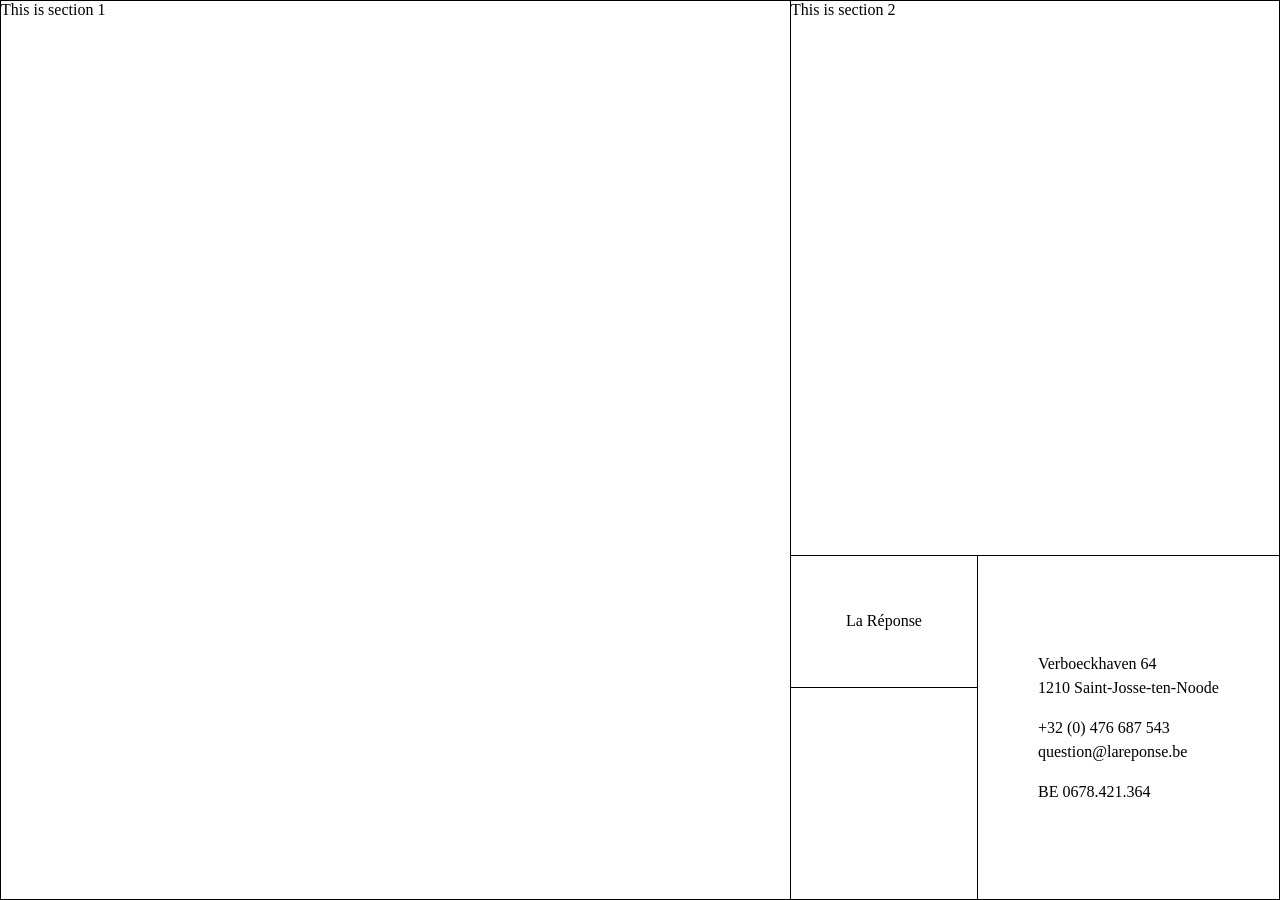
==== index.html @ d99cfbb4 "intial prototype, desktop only" ====
<!DOCTYPE html>
<html lang="en">

<head>
    <meta charset="UTF-8">
    <title>La Réponse</title>
    <link rel="stylesheet" href="lareponse.css">
    <meta name="viewport" content="width=device-width, initial-scale=1.0">
    <meta name="description" content="La Réponse offers tailored solutions in a digital world often reduced to one-size-fits-all answers. We integrate seamlessly into your existing systems, balancing the comfort of established habits with transformative change, all while respecting the human complexity behind each project. Choose La Réponse as your catalyst for meaningful, ethical innovation.">
    <meta name="author" content="Sammy Dieleman">
    <meta property="og:title" content="La Réponse">
    <meta property="og:description" content="La Réponse offers tailored solutions in a digital world often reduced to one-size-fits-all answers. We integrate seamlessly into your existing systems, balancing the comfort of established habits with transformative change, all while respecting the human complexity behind each project. Choose La Réponse as your catalyst for meaningful, ethical innovation.">
    <meta property="og:image" content="https://avatars.githubusercontent.com/u/20891495?s=400&u=5c8ce41de45942bbb00f83fdfaa8f48f0227db59&v=4">
    <meta property="og:url" content="https://lareponse.be">
    <meta property="og:type" content="website">
</head>

<body>
    <div class="container">
        <div class="section" id="section1">This is section 1</div>
        <div class="section" id="section2">This is section 2</div>
        <div class="section" id="section3">
            <address>
                <span>Verboeckhaven 64</span>
                <span class="spaced">1210 Saint-Josse-ten-Noode</span>
                <span>+32 (0) 476 687 543</span>
                <span class="spaced">question@lareponse.be</span>
                <span>BE 0678.421.364</span>
            </address>
        </div>
        <div class="section" id="section4">
        </div>
        <div class="section" id="section5">La Réponse</div>
    </div>
    <script src="goldenratio.js"></script>
</body>

</html>
---- lareponse.css ----
* {
  margin: 0;
  padding: 0
}

.section {
  position: absolute;
  border: 1px solid black
}

#section4 {
  background-image: url('https://avatars.githubusercontent.com/u/20891495?s=400&u=5c8ce41de45942bbb00f83fdfaa8f48f0227db59&v=4');
  background-position: center center;
  background-repeat: no-repeat;
}

#section5 {
  display: grid;
  place-items: center;
  height: 100%;
  /* or any specific height */
}

#section1 {
  left: 0px;
  top: 0px;
}

img {
  max-width: 100%;
  height: 100%;
}

#section3 {
  display: grid;
  place-items: center;
  height: 100%;
  /* or any specific height */
}

address {
  font-style: normal;
  margin: 0 auto;
}

address span {
  display: block;
  line-height: 1.5em;
}

address span.spaced {
  margin-bottom: 1em;
}
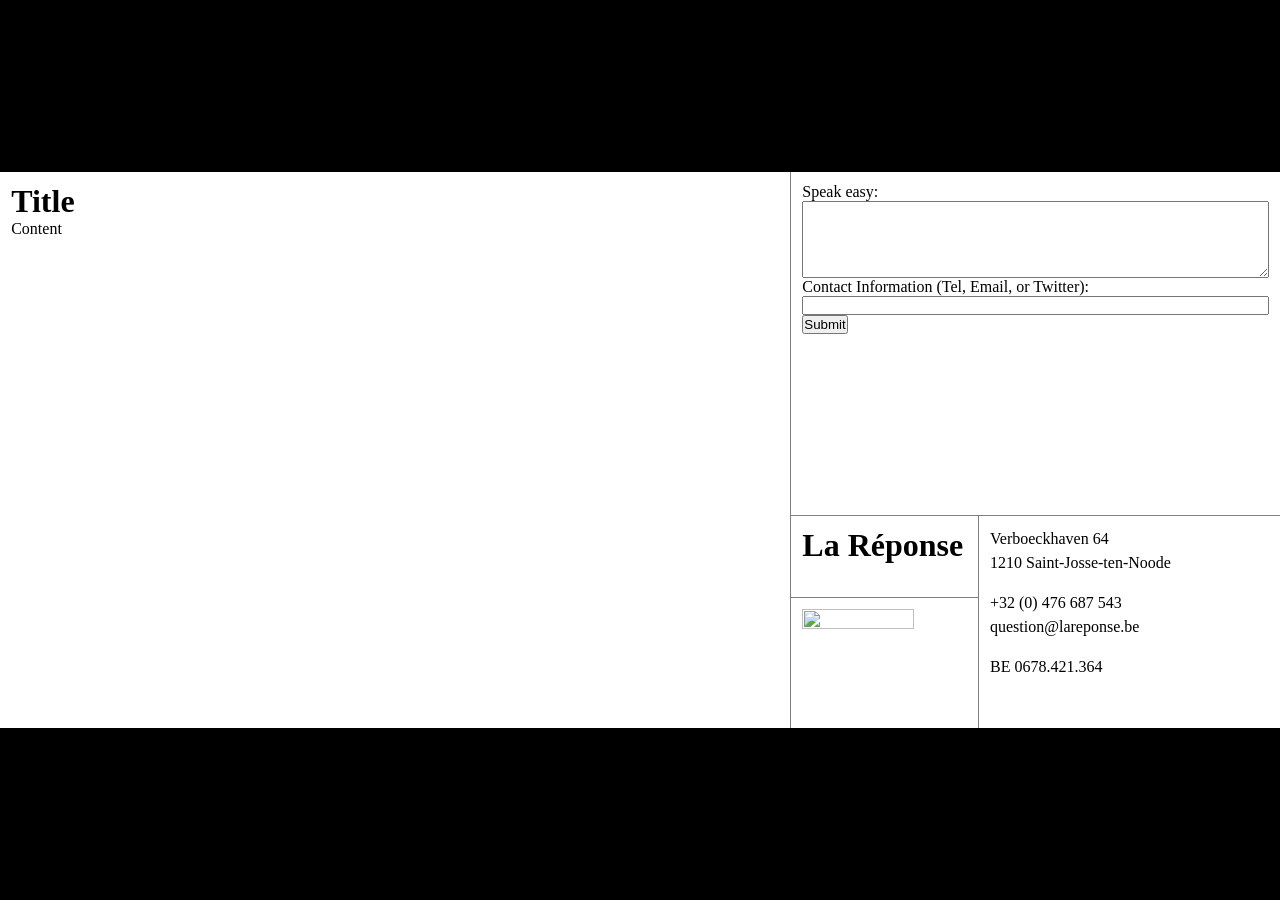
==== commit 39d9f120: "add initial HTML, CSS, and JavaScript files for La Réponse project" ====
--- a/index.html
+++ b/index.html
@@ -6,33 +6,82 @@
     <title>La Réponse</title>
     <link rel="stylesheet" href="lareponse.css">
     <meta name="viewport" content="width=device-width, initial-scale=1.0">
-    <meta name="description" content="La Réponse offers tailored solutions in a digital world often reduced to one-size-fits-all answers. We integrate seamlessly into your existing systems, balancing the comfort of established habits with transformative change, all while respecting the human complexity behind each project. Choose La Réponse as your catalyst for meaningful, ethical innovation.">
+    <meta name="description"
+        content="La Réponse offers tailored solutions in a digital world often reduced to one-size-fits-all answers. We integrate seamlessly into your existing systems, balancing the comfort of established habits with transformative change, all while respecting the human complexity behind each project. Choose La Réponse as your catalyst for meaningful, ethical innovation.">
     <meta name="author" content="Sammy Dieleman">
     <meta property="og:title" content="La Réponse">
-    <meta property="og:description" content="La Réponse offers tailored solutions in a digital world often reduced to one-size-fits-all answers. We integrate seamlessly into your existing systems, balancing the comfort of established habits with transformative change, all while respecting the human complexity behind each project. Choose La Réponse as your catalyst for meaningful, ethical innovation.">
-    <meta property="og:image" content="https://avatars.githubusercontent.com/u/20891495?s=400&u=5c8ce41de45942bbb00f83fdfaa8f48f0227db59&v=4">
+    <meta property="og:description"
+        content="La Réponse offers tailored solutions in a digital world often reduced to one-size-fits-all answers. We integrate seamlessly into your existing systems, balancing the comfort of established habits with transformative change, all while respecting the human complexity behind each project. Choose La Réponse as your catalyst for meaningful, ethical innovation.">
+    <meta property="og:image"
+        content="https://avatars.githubusercontent.com/u/20891495?s=400&u=5c8ce41de45942bbb00f83fdfaa8f48f0227db59&v=4">
     <meta property="og:url" content="https://lareponse.be">
     <meta property="og:type" content="website">
 </head>
 
 <body>
+
     <div class="container">
-        <div class="section" id="section1">This is section 1</div>
-        <div class="section" id="section2">This is section 2</div>
-        <div class="section" id="section3">
-            <address>
-                <span>Verboeckhaven 64</span>
-                <span class="spaced">1210 Saint-Josse-ten-Noode</span>
-                <span>+32 (0) 476 687 543</span>
-                <span class="spaced">question@lareponse.be</span>
-                <span>BE 0678.421.364</span>
-            </address>
+        <main class="cell" id="golden-1">
+            <h1>Title</h1>
+            <p>Content</p>
+        </main>
+
+        <form action="#" method="post">
+            <label for="content">Speak easy:</label>
+            <textarea id="content" name="content" rows="5" required></textarea>
+
+            <label for="contactInfo">Contact Information (Tel, Email, or Twitter):</label>
+            <input type="text" id="contactInfo" name="contactInfo" required>
+
+            <button type="submit">Submit</button>
+        </form>
+
+        <h1>La Réponse</h1>
+
+        <address>
+            <span>Verboeckhaven 64</span>
+            <span class="spaced">1210 Saint-Josse-ten-Noode</span>
+            <span>+32 (0) 476 687 543</span>
+            <span class="spaced">question@lareponse.be</span>
+            <span>BE 0678.421.364</span>
+        </address>
+        <div class="cell" id="golden-5">
+            <img
+                src="https://avatars.githubusercontent.com/u/20891495?s=400&u=5c8ce41de45942bbb00f83fdfaa8f48f0227db59&v=4" />
         </div>
-        <div class="section" id="section4">
-        </div>
-        <div class="section" id="section5">La Réponse</div>
     </div>
-    <script src="goldenratio.js"></script>
+
+    <script>
+
+        function isPortrait() {
+            return window.innerWidth < window.innerHeight;
+        }
+        function switchToPortrait() {
+            document.body.classList.remove('landscape');
+            document.body.classList.add('portrait');
+        }
+        function switchToLandscape() {
+            document.body.classList.remove('portrait');
+            document.body.classList.add('landscape');
+        }
+
+        document.addEventListener('DOMContentLoaded', (e) => {
+            if(isPortrait()) {
+                switchToPortrait();
+            } else {
+                switchToLandscape();
+            }
+        });
+
+        window.addEventListener('resize', (e) => {
+            if(isPortrait()) {
+                switchToPortrait();
+            } else {
+                switchToLandscape();
+            }
+        });
+        
+    </script>
 </body>
 
 </html>
--- a/lareponse.css
+++ b/lareponse.css
@@ -1,53 +1,102 @@
 * {
-  margin: 0;
-  padding: 0
+    margin: 0;
+    padding: 0;
+    box-sizing: border-box;
 }
 
-.section {
-  position: absolute;
-  border: 1px solid black
+body {
+    height: 100vh;
+    background: black;
+    display: flex;
 }
 
-#section4 {
-  background-image: url('https://avatars.githubusercontent.com/u/20891495?s=400&u=5c8ce41de45942bbb00f83fdfaa8f48f0227db59&v=4');
-  background-position: center center;
-  background-repeat: no-repeat;
+body.landscape {
+    flex-direction: column;
+    justify-content: center;
+}
+body.portrait {
+    flex-direction: row;
+    justify-content: center;
 }
 
-#section5 {
-  display: grid;
-  place-items: center;
-  height: 100%;
-  /* or any specific height */
+.container {
+    background: white;
 }
 
-#section1 {
-  left: 0px;
-  top: 0px;
+.container>* {
+    width: 100%;
+    height: 100%;
+
+    padding: 0.7rem;
 }
 
-img {
-  max-width: 100%;
-  height: 100%;
+.container {
+    width: 100%;
+    height: calc(100%/1.618);
+
+    display: grid;
+    grid-template-columns: calc(100%/1.618) 1fr 1.618fr;
+    grid-template-rows: calc(100%/1.618) 1fr 1.618fr;
 }
 
-#section3 {
-  display: grid;
-  place-items: center;
-  height: 100%;
-  /* or any specific height */
+.container>*:nth-child(1) {
+    grid-row: span 3;
+    border-right: 1px solid gray;
+}
+
+.container>*:nth-child(2) {
+    grid-column: span 2;
+    border-bottom: 1px solid gray;
+
+}
+
+.container>*:nth-child(4) {
+    grid-row: span 2;
+    border-left: 1px solid gray;
+}
+
+.container>*:nth-child(5) {
+    grid-row: span 2;
+    border-top: 1px solid gray;
+}
+
+
+
+.portrait .container {
+    transform:rotate(270deg);
+}
+
+
+img {
+    width: 7rem;
+    aspect-ratio: 1/1;
 }
 
 address {
-  font-style: normal;
-  margin: 0 auto;
+    font-style: normal;
+    margin: 0 auto;
 }
 
 address span {
-  display: block;
-  line-height: 1.5em;
+    display: block;
+    line-height: 1.5em;
 }
 
 address span.spaced {
-  margin-bottom: 1em;
+    margin-bottom: 1em;
+}
+
+form {
+    padding: 1em;
+}
+
+form label,
+form textarea,
+form input {
+    display: block;
+    width: 100%;
+}
+
+form textarea {
+    width: 100%;
 }
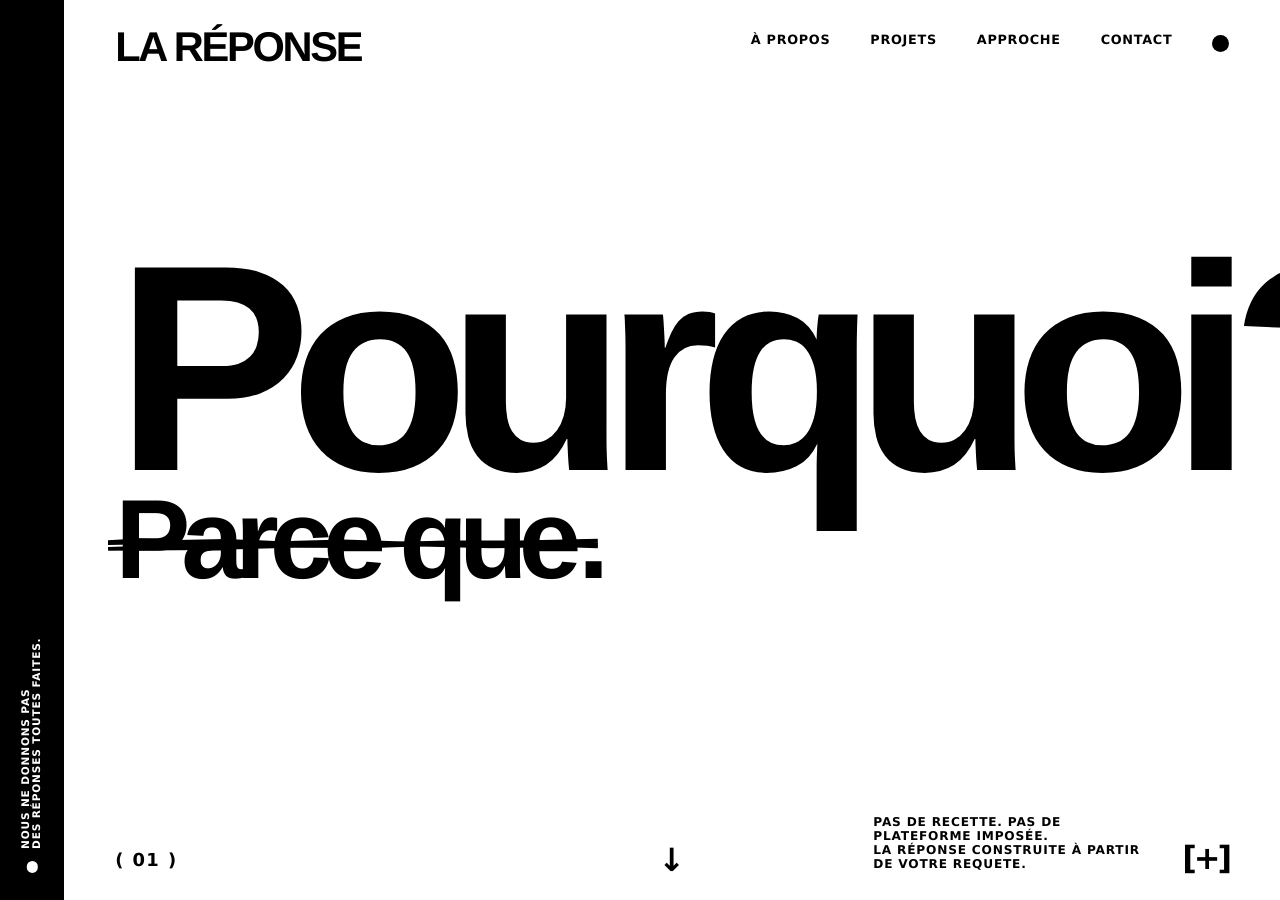
==== commit 98a40cbb: "Create index.html" ====
--- a/index.html
+++ b/index.html
@@ -1,87 +1,566 @@
-<!DOCTYPE html>
-<html lang="en">
-
+<!doctype html>
+<html lang="fr">
 <head>
-    <meta charset="UTF-8">
-    <title>La Réponse</title>
-    <link rel="stylesheet" href="lareponse.css">
-    <meta name="viewport" content="width=device-width, initial-scale=1.0">
-    <meta name="description"
-        content="La Réponse offers tailored solutions in a digital world often reduced to one-size-fits-all answers. We integrate seamlessly into your existing systems, balancing the comfort of established habits with transformative change, all while respecting the human complexity behind each project. Choose La Réponse as your catalyst for meaningful, ethical innovation.">
-    <meta name="author" content="Sammy Dieleman">
-    <meta property="og:title" content="La Réponse">
-    <meta property="og:description"
-        content="La Réponse offers tailored solutions in a digital world often reduced to one-size-fits-all answers. We integrate seamlessly into your existing systems, balancing the comfort of established habits with transformative change, all while respecting the human complexity behind each project. Choose La Réponse as your catalyst for meaningful, ethical innovation.">
-    <meta property="og:image"
-        content="https://avatars.githubusercontent.com/u/20891495?s=400&u=5c8ce41de45942bbb00f83fdfaa8f48f0227db59&v=4">
-    <meta property="og:url" content="https://lareponse.be">
-    <meta property="og:type" content="website">
+  <meta charset="utf-8">
+  <meta name="viewport" content="width=device-width, initial-scale=1">
+  <title>La Réponse</title>
+
+  <style>
+    :root {
+      color-scheme: light;
+
+      --paper: #fff;
+      --ink: #000;
+
+      --font-display: Impact, Haettenschweiler, "Arial Narrow", "Aptos Narrow",
+        "Roboto Condensed", "Helvetica Neue Condensed", "Arial Black", sans-serif;
+      --font-sans: ui-sans-serif, system-ui, -apple-system, BlinkMacSystemFont,
+        "Segoe UI", sans-serif;
+
+      --rail-size: clamp(3.25rem, 5vw, 5rem);
+      --edge: clamp(1rem, 4vw, 4.75rem);
+      --gap: clamp(1rem, 3vw, 3.5rem);
+      --focus-size: 0.16rem;
+    }
+
+    *,
+    *::before,
+    *::after {
+      box-sizing: border-box;
+    }
+
+    html {
+      min-block-size: 100%;
+      background: var(--paper);
+      color: var(--ink);
+    }
+
+    body {
+      margin: 0;
+      min-block-size: 100svh;
+      overflow-x: hidden;
+      background: var(--paper);
+      color: var(--ink);
+      font-family: var(--font-sans);
+      text-rendering: geometricPrecision;
+    }
+
+    a {
+      color: inherit;
+    }
+
+    :focus {
+      outline: none;
+    }
+
+    :focus-visible {
+      outline: var(--focus-size) solid currentColor;
+      outline-offset: 0.28rem;
+    }
+
+    .skip-link {
+      position: fixed;
+      z-index: 20;
+      inset-block-start: 1rem;
+      inset-inline-start: 1rem;
+      padding: 0.7rem 0.9rem;
+      background: var(--ink);
+      color: var(--paper);
+      font-weight: 800;
+      text-decoration: none;
+      transform: translateY(calc(-100% - 2rem));
+      transition: transform 160ms linear;
+    }
+
+    .skip-link:focus-visible {
+      transform: translateY(0);
+    }
+
+    .page {
+      display: grid;
+      grid-template-columns: var(--rail-size) minmax(0, 1fr);
+      grid-template-rows: auto minmax(0, 1fr) auto;
+      grid-template-areas:
+        "rail header"
+        "rail main"
+        "rail footer";
+      min-block-size: 100svh;
+      background: var(--paper);
+    }
+
+    .site-header {
+      grid-area: header;
+      display: grid;
+      grid-template-columns: max-content minmax(0, 1fr) max-content;
+      align-items: start;
+      column-gap: var(--gap);
+      padding-block-start: max(1rem, min(3.2vh, 2.5rem));
+      padding-inline: var(--edge);
+    }
+
+    .brand {
+      font-family: var(--font-display);
+      font-size: clamp(1.85rem, 3.25vw, 3.8rem);
+      font-weight: 900;
+      line-height: 0.85;
+      letter-spacing: -0.055em;
+      text-transform: uppercase;
+      text-decoration: none;
+      white-space: nowrap;
+    }
+
+    .site-nav {
+      justify-self: end;
+    }
+
+    .site-nav ul {
+      display: flex;
+      flex-wrap: wrap;
+      justify-content: flex-end;
+      gap: 0.35rem clamp(0.8rem, 3vw, 3.2rem);
+      margin: 0;
+      padding: 0;
+      list-style: none;
+    }
+
+    .site-nav a {
+      display: inline-block;
+      padding-block: 0.35rem;
+      padding-inline: 0.05rem;
+      font-size: clamp(0.78rem, 1vw, 1rem);
+      font-weight: 900;
+      line-height: 1;
+      letter-spacing: 0.055em;
+      text-transform: uppercase;
+      text-decoration: none;
+    }
+
+    .site-nav a:hover {
+      text-decoration: line-through;
+      text-decoration-thickness: 0.14em;
+      text-underline-offset: 0.18em;
+    }
+
+    .header-dot {
+      inline-size: clamp(0.9rem, 1.35vw, 1.25rem);
+      block-size: clamp(0.9rem, 1.35vw, 1.25rem);
+      margin-block-start: 0.4rem;
+      border-radius: 50%;
+      background: var(--ink);
+    }
+
+    .rail {
+      grid-area: rail;
+      display: grid;
+      place-items: end center;
+      padding-block: max(1rem, 3vh);
+      padding-inline: 0.25rem;
+      background: var(--ink);
+      color: var(--paper);
+    }
+
+    .rail__stack {
+      display: flex;
+      align-items: center;
+      gap: 0.75rem;
+      writing-mode: vertical-rl;
+      transform: rotate(180deg);
+    }
+
+    .rail__dot {
+      flex: 0 0 auto;
+      inline-size: 0.72rem;
+      block-size: 0.72rem;
+      border-radius: 50%;
+      background: currentColor;
+    }
+
+    .rail p {
+      margin: 0;
+      max-block-size: 34ch;
+      font-size: clamp(0.66rem, 0.78vw, 0.9rem);
+      font-weight: 900;
+      line-height: 1.08;
+      letter-spacing: 0.08em;
+      text-transform: uppercase;
+    }
+
+    .main-content {
+      grid-area: main;
+      display: grid;
+      min-block-size: max(22rem, 60vh);
+    }
+
+    .hero {
+      align-self: center;
+      inline-size: min(100%, 116rem);
+      margin-inline: auto;
+      margin-block-start: clamp(-4rem, -5vh, -1rem);
+      padding-inline: var(--edge);
+    }
+
+    .hero h1 {
+      margin: 0;
+      font-family: var(--font-display);
+      font-size: clamp(5.2rem, min(23vw, 38vh), 25rem);
+      font-weight: 900;
+      line-height: 0.78;
+      letter-spacing: -0.075em;
+      white-space: nowrap;
+    }
+
+    .answer {
+      margin: clamp(0.35rem, 1.2vw, 1.25rem) 0 0;
+      font-family: var(--font-display);
+      font-size: clamp(3rem, min(8.8vw, 15vh), 10rem);
+      font-weight: 900;
+      line-height: 0.72;
+      letter-spacing: -0.08em;
+      white-space: nowrap;
+    }
+
+    .answer__struck {
+      position: relative;
+      display: inline-block;
+      padding-inline-end: 0.05em;
+    }
+
+    .answer__struck::before,
+    .answer__struck::after {
+      content: "";
+      position: absolute;
+      z-index: 2;
+      inset-inline: -0.06em -0.18em;
+      inset-block-start: 54%;
+      block-size: clamp(0.28rem, 0.9vw, 0.95rem);
+      background: currentColor;
+      pointer-events: none;
+    }
+
+    .answer__struck::before {
+      transform: translateY(-45%) rotate(0.45deg);
+      clip-path: polygon(
+        0 38%,
+        6% 20%,
+        14% 32%,
+        24% 18%,
+        35% 34%,
+        48% 16%,
+        62% 30%,
+        76% 18%,
+        88% 34%,
+        100% 24%,
+        100% 74%,
+        92% 66%,
+        78% 82%,
+        64% 70%,
+        49% 86%,
+        35% 72%,
+        20% 84%,
+        8% 70%,
+        0 80%
+      );
+    }
+
+    .answer__struck::after {
+      inset-block-start: 57%;
+      block-size: clamp(0.22rem, 0.65vw, 0.68rem);
+      transform: translateY(-48%) rotate(-0.85deg);
+      clip-path: polygon(
+        0 28%,
+        12% 14%,
+        23% 24%,
+        38% 12%,
+        52% 26%,
+        69% 10%,
+        84% 25%,
+        100% 16%,
+        100% 66%,
+        86% 82%,
+        70% 68%,
+        54% 88%,
+        38% 70%,
+        21% 84%,
+        0 72%
+      );
+    }
+
+    .answer__dot {
+      position: relative;
+      z-index: 3;
+    }
+
+    .page-footer {
+      grid-area: footer;
+      display: grid;
+      grid-template-columns: minmax(6ch, 1fr) auto minmax(18ch, 1fr);
+      align-items: end;
+      gap: var(--gap);
+      padding-inline: var(--edge);
+      padding-block-end: max(1rem, min(3.2vh, 2.2rem));
+      font-weight: 900;
+      text-transform: uppercase;
+      letter-spacing: 0.05em;
+    }
+
+    .page-footer p {
+      margin: 0;
+    }
+
+    .footer-index {
+      font-size: clamp(1rem, 1.4vw, 1.45rem);
+      letter-spacing: 0.08em;
+    }
+
+    .footer-cue {
+      justify-self: center;
+      font-size: clamp(2rem, 2.5vw, 3rem);
+      font-weight: 700;
+      line-height: 0.7;
+    }
+
+    .footer-right {
+      justify-self: end;
+      display: grid;
+      grid-template-columns: minmax(22ch, max-content) max-content;
+      align-items: end;
+      gap: clamp(1rem, 3vw, 3.75rem);
+    }
+
+    .footer-right p {
+      max-inline-size: 32ch;
+      font-size: clamp(0.75rem, 0.95vw, 0.98rem);
+      line-height: 1.16;
+    }
+
+    .footer-plus {
+      font-size: clamp(1.8rem, 2.5vw, 3rem);
+      font-weight: 700;
+      line-height: 0.8;
+      letter-spacing: -0.1em;
+    }
+
+    @supports (font-stretch: condensed) {
+      .brand,
+      .hero h1,
+      .answer {
+        font-stretch: condensed;
+      }
+    }
+
+    @media (max-width: 56rem) {
+      :root {
+        --edge: clamp(1rem, 5vw, 2rem);
+        --gap: clamp(0.75rem, 4vw, 1.5rem);
+      }
+
+      .page {
+        grid-template-columns: 1fr;
+        grid-template-rows: auto auto minmax(0, 1fr) auto;
+        grid-template-areas:
+          "rail"
+          "header"
+          "main"
+          "footer";
+      }
+
+      .site-header {
+        grid-template-columns: 1fr max-content;
+        grid-template-areas:
+          "brand dot"
+          "nav nav";
+        row-gap: clamp(1rem, 4vw, 1.5rem);
+        padding-block-start: clamp(1rem, 4vh, 1.8rem);
+      }
+
+      .brand {
+        grid-area: brand;
+        font-size: clamp(2rem, 9vw, 3.4rem);
+      }
+
+      .site-nav {
+        grid-area: nav;
+        justify-self: stretch;
+      }
+
+      .site-nav ul {
+        justify-content: flex-start;
+        gap: 0.4rem clamp(0.9rem, 5vw, 1.6rem);
+      }
+
+      .site-nav a {
+        font-size: clamp(0.75rem, 3.2vw, 0.95rem);
+        padding-block: 0.4rem;
+      }
+
+      .header-dot {
+        grid-area: dot;
+        margin-block-start: 0.35rem;
+      }
+
+      .rail {
+        display: block;
+        padding: 0;
+      }
+
+      .rail__stack {
+        justify-content: flex-start;
+        gap: 0.65rem;
+        padding-block: 0.55rem;
+        padding-inline: var(--edge);
+        writing-mode: horizontal-tb;
+        transform: none;
+      }
+
+      .rail__dot {
+        inline-size: 0.52rem;
+        block-size: 0.52rem;
+      }
+
+      .rail p {
+        max-block-size: none;
+        font-size: 0.65rem;
+        line-height: 1.05;
+      }
+
+      .main-content {
+        min-block-size: max(22rem, 56vh);
+      }
+
+      .hero {
+        margin-block-start: 0;
+      }
+
+      .hero h1 {
+        font-size: clamp(3.7rem, 20vw, 9rem);
+        line-height: 0.82;
+        letter-spacing: -0.08em;
+      }
+
+      .answer {
+        margin-block-start: clamp(0.25rem, 2vw, 0.75rem);
+        font-size: clamp(2.45rem, 13.5vw, 5.75rem);
+        letter-spacing: -0.075em;
+      }
+
+      .answer__struck::before,
+      .answer__struck::after {
+        block-size: clamp(0.22rem, 1.6vw, 0.62rem);
+      }
+
+      .page-footer {
+        grid-template-columns: 1fr max-content;
+        grid-template-areas:
+          "index cue"
+          "right right";
+        gap: clamp(1.5rem, 7vw, 3rem) var(--gap);
+        padding-block-end: clamp(1rem, 5vh, 2rem);
+      }
+
+      .footer-index {
+        grid-area: index;
+      }
+
+      .footer-cue {
+        grid-area: cue;
+        justify-self: end;
+      }
+
+      .footer-right {
+        grid-area: right;
+        justify-self: stretch;
+        grid-template-columns: minmax(0, 1fr) max-content;
+        gap: 1rem;
+      }
+
+      .footer-right p {
+        max-inline-size: 34ch;
+        font-size: clamp(0.72rem, 3vw, 0.9rem);
+      }
+
+      .footer-plus {
+        justify-self: end;
+        font-size: clamp(1.8rem, 8vw, 2.6rem);
+      }
+    }
+
+    @media (max-width: 24rem) {
+      .hero h1 {
+        font-size: clamp(3.1rem, 18vw, 4.5rem);
+        letter-spacing: -0.09em;
+      }
+
+      .answer {
+        font-size: clamp(2.1rem, 12vw, 3.2rem);
+      }
+    }
+
+    @media (prefers-reduced-motion: reduce) {
+      *,
+      *::before,
+      *::after {
+        animation-duration: 0.001ms !important;
+        animation-iteration-count: 1 !important;
+        scroll-behavior: auto !important;
+        transition-duration: 0.001ms !important;
+      }
+    }
+  </style>
 </head>
 
-<body>
-
-    <div class="container">
-        <main class="cell" id="golden-1">
-            <h1>Title</h1>
-            <p>Content</p>
-        </main>
-
-        <form action="#" method="post">
-            <label for="content">Speak easy:</label>
-            <textarea id="content" name="content" rows="5" required></textarea>
-
-            <label for="contactInfo">Contact Information (Tel, Email, or Twitter):</label>
-            <input type="text" id="contactInfo" name="contactInfo" required>
-
-            <button type="submit">Submit</button>
-        </form>
-
-        <h1>La Réponse</h1>
-
-        <address>
-            <span>Verboeckhaven 64</span>
-            <span class="spaced">1210 Saint-Josse-ten-Noode</span>
-            <span>+32 (0) 476 687 543</span>
-            <span class="spaced">question@lareponse.be</span>
-            <span>BE 0678.421.364</span>
-        </address>
-        <div class="cell" id="golden-5">
-            <img
-                src="https://avatars.githubusercontent.com/u/20891495?s=400&u=5c8ce41de45942bbb00f83fdfaa8f48f0227db59&v=4" />
-        </div>
-    </div>
-
-    <script>
-
-        function isPortrait() {
-            return window.innerWidth < window.innerHeight;
-        }
-        function switchToPortrait() {
-            document.body.classList.remove('landscape');
-            document.body.classList.add('portrait');
-        }
-        function switchToLandscape() {
-            document.body.classList.remove('portrait');
-            document.body.classList.add('landscape');
-        }
-
-        document.addEventListener('DOMContentLoaded', (e) => {
-            if(isPortrait()) {
-                switchToPortrait();
-            } else {
-                switchToLandscape();
-            }
-        });
-
-        window.addEventListener('resize', (e) => {
-            if(isPortrait()) {
-                switchToPortrait();
-            } else {
-                switchToLandscape();
-            }
-        });
-        
-    </script>
+<body id="accueil">
+  <a class="skip-link" href="#contenu">Aller au contenu principal</a>
+
+  <div class="page">
+    <header class="site-header">
+      <a class="brand" href="#accueil" aria-label="La Réponse — accueil">LA RÉPONSE</a>
+
+      <nav class="site-nav" aria-label="Navigation principale">
+        <ul>
+          <li><a href="/a-propos/">À PROPOS</a></li>
+          <li><a href="/projets/">PROJETS</a></li>
+          <li><a href="/approche/">APPROCHE</a></li>
+          <li><a href="/contact/">CONTACT</a></li>
+        </ul>
+      </nav>
+
+      <span class="header-dot" aria-hidden="true"></span>
+    </header>
+
+    <aside class="rail" aria-label="Manifeste latéral">
+      <div class="rail__stack">
+        <span class="rail__dot" aria-hidden="true"></span>
+        <p>
+          NOUS NE DONNONS PAS<br>
+          DES RÉPONSES TOUTES FAITES.
+        </p>
+      </div>
+    </aside>
+
+    <main id="contenu" class="main-content" tabindex="-1">
+      <section class="hero" aria-labelledby="titre-hero">
+        <h1 id="titre-hero">Pourquoi?</h1>
+
+        <p class="answer">
+          <span class="answer__struck">Parce que</span><span class="answer__dot">.</span>
+        </p>
+      </section>
+    </main>
+
+    <footer class="page-footer">
+      <p class="footer-index">( 01 )</p>
+
+      <div class="footer-cue" aria-hidden="true">↓</div>
+
+      <div class="footer-right">
+        <p>
+          Pas de recette. Pas de plateforme imposée. <br>La réponse construite à partir de votre requete.
+        </p>
+
+        <span class="footer-plus" aria-hidden="true">[+]</span>
+      </div>
+    </footer>
+  </div>
 </body>
-
-</html>+</html>
+
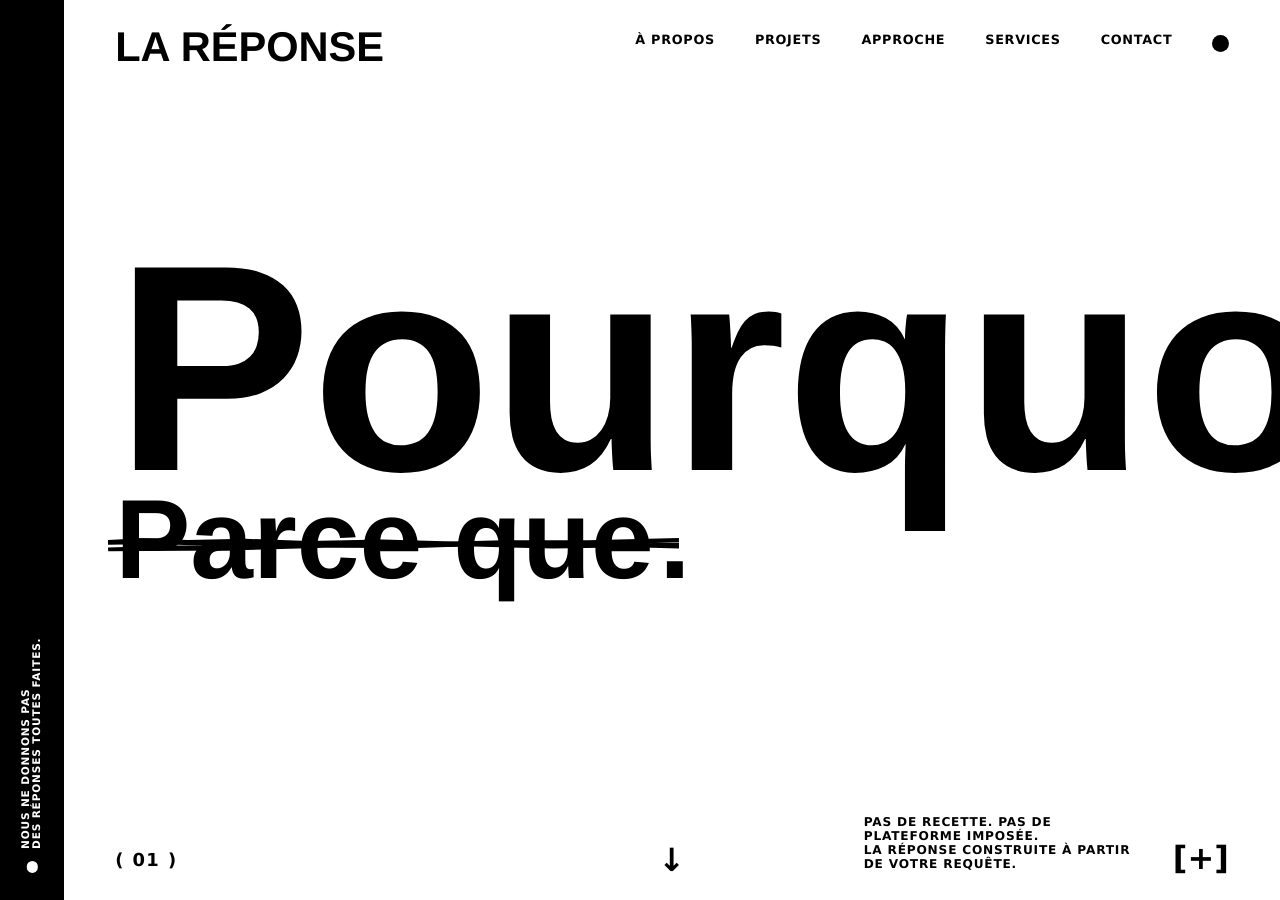
==== commit a56fbc90: "more pages with codex" ====
--- a/index.html
+++ b/index.html
@@ -103,7 +103,7 @@
       font-size: clamp(1.85rem, 3.25vw, 3.8rem);
       font-weight: 900;
       line-height: 0.85;
-      letter-spacing: -0.055em;
+      letter-spacing: 0;
       text-transform: uppercase;
       text-decoration: none;
       white-space: nowrap;
@@ -205,7 +205,7 @@
       font-size: clamp(5.2rem, min(23vw, 38vh), 25rem);
       font-weight: 900;
       line-height: 0.78;
-      letter-spacing: -0.075em;
+      letter-spacing: 0;
       white-space: nowrap;
     }
 
@@ -215,7 +215,7 @@
       font-size: clamp(3rem, min(8.8vw, 15vh), 10rem);
       font-weight: 900;
       line-height: 0.72;
-      letter-spacing: -0.08em;
+      letter-spacing: 0;
       white-space: nowrap;
     }
 
@@ -337,7 +337,7 @@
       font-size: clamp(1.8rem, 2.5vw, 3rem);
       font-weight: 700;
       line-height: 0.8;
-      letter-spacing: -0.1em;
+      letter-spacing: 0;
     }
 
     @supports (font-stretch: condensed) {
@@ -434,13 +434,13 @@
       .hero h1 {
         font-size: clamp(3.7rem, 20vw, 9rem);
         line-height: 0.82;
-        letter-spacing: -0.08em;
+        letter-spacing: 0;
       }
 
       .answer {
         margin-block-start: clamp(0.25rem, 2vw, 0.75rem);
         font-size: clamp(2.45rem, 13.5vw, 5.75rem);
-        letter-spacing: -0.075em;
+        letter-spacing: 0;
       }
 
       .answer__struck::before,
@@ -487,7 +487,7 @@
     @media (max-width: 24rem) {
       .hero h1 {
         font-size: clamp(3.1rem, 18vw, 4.5rem);
-        letter-spacing: -0.09em;
+        letter-spacing: 0;
       }
 
       .answer {
@@ -513,13 +513,14 @@
 
   <div class="page">
     <header class="site-header">
-      <a class="brand" href="#accueil" aria-label="La Réponse — accueil">LA RÉPONSE</a>
+      <a class="brand" href="/" aria-label="La Réponse — accueil">LA RÉPONSE</a>
 
       <nav class="site-nav" aria-label="Navigation principale">
         <ul>
           <li><a href="/a-propos/">À PROPOS</a></li>
           <li><a href="/projets/">PROJETS</a></li>
           <li><a href="/approche/">APPROCHE</a></li>
+          <li><a href="/services/">SERVICES</a></li>
           <li><a href="/contact/">CONTACT</a></li>
         </ul>
       </nav>
@@ -554,7 +555,7 @@
 
       <div class="footer-right">
         <p>
-          Pas de recette. Pas de plateforme imposée. <br>La réponse construite à partir de votre requete.
+          Pas de recette. Pas de plateforme imposée. <br>La réponse construite à partir de votre requête.
         </p>
 
         <span class="footer-plus" aria-hidden="true">[+]</span>
@@ -563,4 +564,3 @@
   </div>
 </body>
 </html>
-
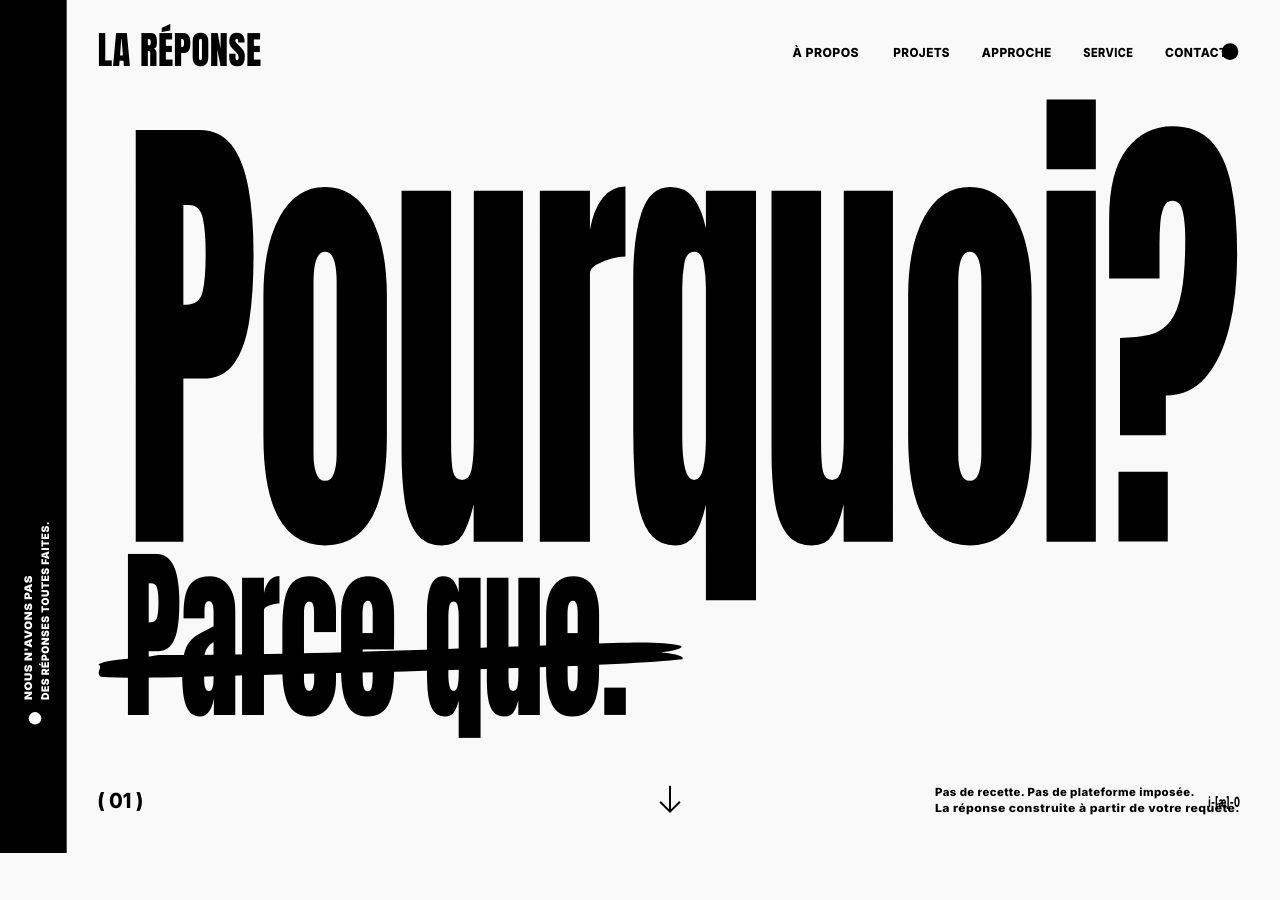
==== commit ba3e86a5: "Create index.html" ====
--- a/index.html
+++ b/index.html
@@ -1,566 +1,197 @@
 <!doctype html>
 <html lang="fr">
 <head>
-  <meta charset="utf-8">
-  <meta name="viewport" content="width=device-width, initial-scale=1">
-  <title>La Réponse</title>
+  <meta charset="utf-8" />
+  <meta name="viewport" content="width=device-width, initial-scale=1" />
+  <meta name="description" content="La Réponse construit des solutions numériques sobres et sur mesure pour les systèmes, les habitudes et les personnes déjà en place.">
+  <meta name="author" content="La Réponse">
+  <meta name="robots" content="index, follow">
+  <meta name="theme-color" content="#f9f9f9">
+  <meta name="color-scheme" content="light">
+  <meta name="format-detection" content="telephone=no">
+
+  <title>La Réponse | Solutions numériques sur mesure</title>
+
+  <link rel="preconnect" href="https://fonts.googleapis.com">
+  <link rel="preconnect" href="https://fonts.gstatic.com" crossorigin>
+  <link href="https://fonts.googleapis.com/css2?family=Anton&family=Inter:wght@700;800;900&display=swap" rel="stylesheet">
 
   <style>
     :root {
-      color-scheme: light;
-
-      --paper: #fff;
-      --ink: #000;
-
-      --font-display: Impact, Haettenschweiler, "Arial Narrow", "Aptos Narrow",
-        "Roboto Condensed", "Helvetica Neue Condensed", "Arial Black", sans-serif;
-      --font-sans: ui-sans-serif, system-ui, -apple-system, BlinkMacSystemFont,
-        "Segoe UI", sans-serif;
-
-      --rail-size: clamp(3.25rem, 5vw, 5rem);
-      --edge: clamp(1rem, 4vw, 4.75rem);
-      --gap: clamp(1rem, 3vw, 3.5rem);
-      --focus-size: 0.16rem;
+      --paper: #f9f9f9;
+      --ink: #000000;
+      --white: #ffffff;
     }
 
-    *,
-    *::before,
-    *::after {
+    * {
       box-sizing: border-box;
     }
 
-    html {
-      min-block-size: 100%;
-      background: var(--paper);
-      color: var(--ink);
+    html,
+    body {
+      width: 100%;
+      min-height: 100%;
+      margin: 0;
     }
 
     body {
-      margin: 0;
-      min-block-size: 100svh;
-      overflow-x: hidden;
+      overflow: hidden;
       background: var(--paper);
-      color: var(--ink);
-      font-family: var(--font-sans);
+      display: grid;
+      place-items: center;
+      -webkit-font-smoothing: antialiased;
       text-rendering: geometricPrecision;
     }
 
-    a {
-      color: inherit;
+    .frame {
+      width: min(100vw, 150vh);
+      height: min(100vh, 66.6666667vw);
+      background: var(--paper);
+      overflow: hidden;
     }
 
-    :focus {
-      outline: none;
-    }
-
-    :focus-visible {
-      outline: var(--focus-size) solid currentColor;
-      outline-offset: 0.28rem;
-    }
-
-    .skip-link {
-      position: fixed;
-      z-index: 20;
-      inset-block-start: 1rem;
-      inset-inline-start: 1rem;
-      padding: 0.7rem 0.9rem;
-      background: var(--ink);
-      color: var(--paper);
-      font-weight: 800;
-      text-decoration: none;
-      transform: translateY(calc(-100% - 2rem));
-      transition: transform 160ms linear;
-    }
-
-    .skip-link:focus-visible {
-      transform: translateY(0);
-    }
-
-    .page {
-      display: grid;
-      grid-template-columns: var(--rail-size) minmax(0, 1fr);
-      grid-template-rows: auto minmax(0, 1fr) auto;
-      grid-template-areas:
-        "rail header"
-        "rail main"
-        "rail footer";
-      min-block-size: 100svh;
+    .poster {
+      display: block;
+      width: 100%;
+      height: 100%;
       background: var(--paper);
     }
 
-    .site-header {
-      grid-area: header;
-      display: grid;
-      grid-template-columns: max-content minmax(0, 1fr) max-content;
-      align-items: start;
-      column-gap: var(--gap);
-      padding-block-start: max(1rem, min(3.2vh, 2.5rem));
-      padding-inline: var(--edge);
+    .paper {
+      fill: var(--paper);
+    }
+
+    .rail,
+    .ink {
+      fill: var(--ink);
+    }
+
+    .brand,
+    .hero,
+    .because {
+      font-family: "Anton", Impact, Haettenschweiler, "Arial Narrow Bold", sans-serif;
+      font-weight: 400;
+      fill: var(--ink);
     }
 
     .brand {
-      font-family: var(--font-display);
-      font-size: clamp(1.85rem, 3.25vw, 3.8rem);
-      font-weight: 900;
-      line-height: 0.85;
-      letter-spacing: 0;
-      text-transform: uppercase;
-      text-decoration: none;
-      white-space: nowrap;
-    }
-
-    .site-nav {
-      justify-self: end;
-    }
-
-    .site-nav ul {
-      display: flex;
-      flex-wrap: wrap;
-      justify-content: flex-end;
-      gap: 0.35rem clamp(0.8rem, 3vw, 3.2rem);
-      margin: 0;
-      padding: 0;
-      list-style: none;
-    }
-
-    .site-nav a {
-      display: inline-block;
-      padding-block: 0.35rem;
-      padding-inline: 0.05rem;
-      font-size: clamp(0.78rem, 1vw, 1rem);
-      font-weight: 900;
-      line-height: 1;
-      letter-spacing: 0.055em;
-      text-transform: uppercase;
-      text-decoration: none;
-    }
-
-    .site-nav a:hover {
-      text-decoration: line-through;
-      text-decoration-thickness: 0.14em;
-      text-underline-offset: 0.18em;
-    }
-
-    .header-dot {
-      inline-size: clamp(0.9rem, 1.35vw, 1.25rem);
-      block-size: clamp(0.9rem, 1.35vw, 1.25rem);
-      margin-block-start: 0.4rem;
-      border-radius: 50%;
-      background: var(--ink);
-    }
-
-    .rail {
-      grid-area: rail;
-      display: grid;
-      place-items: end center;
-      padding-block: max(1rem, 3vh);
-      padding-inline: 0.25rem;
-      background: var(--ink);
-      color: var(--paper);
-    }
-
-    .rail__stack {
-      display: flex;
-      align-items: center;
-      gap: 0.75rem;
-      writing-mode: vertical-rl;
-      transform: rotate(180deg);
-    }
-
-    .rail__dot {
-      flex: 0 0 auto;
-      inline-size: 0.72rem;
-      block-size: 0.72rem;
-      border-radius: 50%;
-      background: currentColor;
-    }
-
-    .rail p {
-      margin: 0;
-      max-block-size: 34ch;
-      font-size: clamp(0.66rem, 0.78vw, 0.9rem);
-      font-weight: 900;
-      line-height: 1.08;
-      letter-spacing: 0.08em;
-      text-transform: uppercase;
-    }
-
-    .main-content {
-      grid-area: main;
-      display: grid;
-      min-block-size: max(22rem, 60vh);
+      font-size: 46px;
+      letter-spacing: 0.5px;
     }
 
     .hero {
-      align-self: center;
-      inline-size: min(100%, 116rem);
-      margin-inline: auto;
-      margin-block-start: clamp(-4rem, -5vh, -1rem);
-      padding-inline: var(--edge);
+      font-size: 575px;
+      letter-spacing: -6px;
     }
 
-    .hero h1 {
-      margin: 0;
-      font-family: var(--font-display);
-      font-size: clamp(5.2rem, min(23vw, 38vh), 25rem);
-      font-weight: 900;
-      line-height: 0.78;
-      letter-spacing: 0;
-      white-space: nowrap;
+    .because {
+      font-size: 225px;
+      letter-spacing: -3px;
     }
 
-    .answer {
-      margin: clamp(0.35rem, 1.2vw, 1.25rem) 0 0;
-      font-family: var(--font-display);
-      font-size: clamp(3rem, min(8.8vw, 15vh), 10rem);
-      font-weight: 900;
-      line-height: 0.72;
-      letter-spacing: 0;
-      white-space: nowrap;
+    .nav,
+    .counter,
+    .micro,
+    .side-copy,
+    .footer-plus-text {
+      font-family: "Inter", Arial, Helvetica, sans-serif;
+      font-weight: 800;
+      fill: var(--ink);
     }
 
-    .answer__struck {
-      position: relative;
-      display: inline-block;
-      padding-inline-end: 0.05em;
+    .nav {
+      font-size: 15px;
+      letter-spacing: 0.55px;
     }
 
-    .answer__struck::before,
-    .answer__struck::after {
-      content: "";
-      position: absolute;
-      z-index: 2;
-      inset-inline: -0.06em -0.18em;
-      inset-block-start: 54%;
-      block-size: clamp(0.28rem, 0.9vw, 0.95rem);
-      background: currentColor;
-      pointer-events: none;
+    .counter {
+      font-size: 25px;
+      font-weight: 800;
+      letter-spacing: 0.4px;
     }
 
-    .answer__struck::before {
-      transform: translateY(-45%) rotate(0.45deg);
-      clip-path: polygon(
-        0 38%,
-        6% 20%,
-        14% 32%,
-        24% 18%,
-        35% 34%,
-        48% 16%,
-        62% 30%,
-        76% 18%,
-        88% 34%,
-        100% 24%,
-        100% 74%,
-        92% 66%,
-        78% 82%,
-        64% 70%,
-        49% 86%,
-        35% 72%,
-        20% 84%,
-        8% 70%,
-        0 80%
-      );
+    .micro {
+      font-size: 13.5px;
+      font-weight: 800;
+      letter-spacing: 0.5px;
     }
 
-    .answer__struck::after {
-      inset-block-start: 57%;
-      block-size: clamp(0.22rem, 0.65vw, 0.68rem);
-      transform: translateY(-48%) rotate(-0.85deg);
-      clip-path: polygon(
-        0 28%,
-        12% 14%,
-        23% 24%,
-        38% 12%,
-        52% 26%,
-        69% 10%,
-        84% 25%,
-        100% 16%,
-        100% 66%,
-        86% 82%,
-        70% 68%,
-        54% 88%,
-        38% 70%,
-        21% 84%,
-        0 72%
-      );
+    .footer-plus-text {
+      font-size: 17px;
+      font-weight: 800;
+      letter-spacing: 0.3px;
     }
 
-    .answer__dot {
-      position: relative;
-      z-index: 3;
+    .side-copy {
+      fill: var(--white);
+      font-size: 12.5px;
+      font-weight: 900;
+      letter-spacing: 0.65px;
     }
 
-    .page-footer {
-      grid-area: footer;
-      display: grid;
-      grid-template-columns: minmax(6ch, 1fr) auto minmax(18ch, 1fr);
-      align-items: end;
-      gap: var(--gap);
-      padding-inline: var(--edge);
-      padding-block-end: max(1rem, min(3.2vh, 2.2rem));
-      font-weight: 900;
-      text-transform: uppercase;
-      letter-spacing: 0.05em;
+    .side-dot {
+      fill: var(--white);
     }
 
-    .page-footer p {
-      margin: 0;
+    .strike {
+      fill: var(--ink);
     }
 
-    .footer-index {
-      font-size: clamp(1rem, 1.4vw, 1.45rem);
-      letter-spacing: 0.08em;
-    }
-
-    .footer-cue {
-      justify-self: center;
-      font-size: clamp(2rem, 2.5vw, 3rem);
-      font-weight: 700;
-      line-height: 0.7;
-    }
-
-    .footer-right {
-      justify-self: end;
-      display: grid;
-      grid-template-columns: minmax(22ch, max-content) max-content;
-      align-items: end;
-      gap: clamp(1rem, 3vw, 3.75rem);
-    }
-
-    .footer-right p {
-      max-inline-size: 32ch;
-      font-size: clamp(0.75rem, 0.95vw, 0.98rem);
-      line-height: 1.16;
-    }
-
-    .footer-plus {
-      font-size: clamp(1.8rem, 2.5vw, 3rem);
-      font-weight: 700;
-      line-height: 0.8;
-      letter-spacing: 0;
-    }
-
-    @supports (font-stretch: condensed) {
-      .brand,
-      .hero h1,
-      .answer {
-        font-stretch: condensed;
-      }
-    }
-
-    @media (max-width: 56rem) {
-      :root {
-        --edge: clamp(1rem, 5vw, 2rem);
-        --gap: clamp(0.75rem, 4vw, 1.5rem);
-      }
-
-      .page {
-        grid-template-columns: 1fr;
-        grid-template-rows: auto auto minmax(0, 1fr) auto;
-        grid-template-areas:
-          "rail"
-          "header"
-          "main"
-          "footer";
-      }
-
-      .site-header {
-        grid-template-columns: 1fr max-content;
-        grid-template-areas:
-          "brand dot"
-          "nav nav";
-        row-gap: clamp(1rem, 4vw, 1.5rem);
-        padding-block-start: clamp(1rem, 4vh, 1.8rem);
-      }
-
-      .brand {
-        grid-area: brand;
-        font-size: clamp(2rem, 9vw, 3.4rem);
-      }
-
-      .site-nav {
-        grid-area: nav;
-        justify-self: stretch;
-      }
-
-      .site-nav ul {
-        justify-content: flex-start;
-        gap: 0.4rem clamp(0.9rem, 5vw, 1.6rem);
-      }
-
-      .site-nav a {
-        font-size: clamp(0.75rem, 3.2vw, 0.95rem);
-        padding-block: 0.4rem;
-      }
-
-      .header-dot {
-        grid-area: dot;
-        margin-block-start: 0.35rem;
-      }
-
-      .rail {
-        display: block;
-        padding: 0;
-      }
-
-      .rail__stack {
-        justify-content: flex-start;
-        gap: 0.65rem;
-        padding-block: 0.55rem;
-        padding-inline: var(--edge);
-        writing-mode: horizontal-tb;
-        transform: none;
-      }
-
-      .rail__dot {
-        inline-size: 0.52rem;
-        block-size: 0.52rem;
-      }
-
-      .rail p {
-        max-block-size: none;
-        font-size: 0.65rem;
-        line-height: 1.05;
-      }
-
-      .main-content {
-        min-block-size: max(22rem, 56vh);
-      }
-
-      .hero {
-        margin-block-start: 0;
-      }
-
-      .hero h1 {
-        font-size: clamp(3.7rem, 20vw, 9rem);
-        line-height: 0.82;
-        letter-spacing: 0;
-      }
-
-      .answer {
-        margin-block-start: clamp(0.25rem, 2vw, 0.75rem);
-        font-size: clamp(2.45rem, 13.5vw, 5.75rem);
-        letter-spacing: 0;
-      }
-
-      .answer__struck::before,
-      .answer__struck::after {
-        block-size: clamp(0.22rem, 1.6vw, 0.62rem);
-      }
-
-      .page-footer {
-        grid-template-columns: 1fr max-content;
-        grid-template-areas:
-          "index cue"
-          "right right";
-        gap: clamp(1.5rem, 7vw, 3rem) var(--gap);
-        padding-block-end: clamp(1rem, 5vh, 2rem);
-      }
-
-      .footer-index {
-        grid-area: index;
-      }
-
-      .footer-cue {
-        grid-area: cue;
-        justify-self: end;
-      }
-
-      .footer-right {
-        grid-area: right;
-        justify-self: stretch;
-        grid-template-columns: minmax(0, 1fr) max-content;
-        gap: 1rem;
-      }
-
-      .footer-right p {
-        max-inline-size: 34ch;
-        font-size: clamp(0.72rem, 3vw, 0.9rem);
-      }
-
-      .footer-plus {
-        justify-self: end;
-        font-size: clamp(1.8rem, 8vw, 2.6rem);
-      }
-    }
-
-    @media (max-width: 24rem) {
-      .hero h1 {
-        font-size: clamp(3.1rem, 18vw, 4.5rem);
-        letter-spacing: 0;
-      }
-
-      .answer {
-        font-size: clamp(2.1rem, 12vw, 3.2rem);
-      }
-    }
-
-    @media (prefers-reduced-motion: reduce) {
-      *,
-      *::before,
-      *::after {
-        animation-duration: 0.001ms !important;
-        animation-iteration-count: 1 !important;
-        scroll-behavior: auto !important;
-        transition-duration: 0.001ms !important;
-      }
+    .arrow {
+      fill: none;
+      stroke: var(--ink);
+      stroke-width: 2.4;
+      stroke-linecap: square;
+      stroke-linejoin: miter;
     }
   </style>
 </head>
 
 <body id="accueil">
-  <a class="skip-link" href="#contenu">Aller au contenu principal</a>
+  <main class="frame">
+    <svg class="poster" viewBox="0 0 1536 1024" aria-label="La Réponse landing page reproduction" role="img">
+      <rect class="paper" x="0" y="0" width="1536" height="1024" />
+      <rect class="rail" x="0" y="0" width="80" height="1024" />
 
-  <div class="page">
-    <header class="site-header">
-      <a class="brand" href="/" aria-label="La Réponse — accueil">LA RÉPONSE</a>
+      <text class="brand" x="117" y="79" textLength="197" lengthAdjust="spacingAndGlyphs">LA RÉPONSE</text>
 
-      <nav class="site-nav" aria-label="Navigation principale">
-        <ul>
-          <li><a href="/a-propos/">À PROPOS</a></li>
-          <li><a href="/projets/">PROJETS</a></li>
-          <li><a href="/approche/">APPROCHE</a></li>
-          <li><a href="/services/">SERVICES</a></li>
-          <li><a href="/contact/">CONTACT</a></li>
-        </ul>
-      </nav>
+      <text class="nav" x="951" y="68" textLength="80" lengthAdjust="spacingAndGlyphs">À PROPOS</text>
+      <text class="nav" x="1072" y="68" textLength="68" lengthAdjust="spacingAndGlyphs">PROJETS</text>
+      <text class="nav" x="1178" y="68" textLength="84" lengthAdjust="spacingAndGlyphs">APPROCHE</text>
+      <text class="nav" x="1300" y="68" textLength="60" lengthAdjust="spacingAndGlyphs">SERVICE</text>
+      <text class="nav" x="1398" y="68" textLength="75" lengthAdjust="spacingAndGlyphs">CONTACT</text>
+      <circle class="ink" cx="1476" cy="62" r="10" />
 
-      <span class="header-dot" aria-hidden="true"></span>
-    </header>
+      <g class="side-copy" transform="translate(59 840) rotate(-90)">
+        <text x="0" y="0" textLength="215" lengthAdjust="spacingAndGlyphs">DES RÉPONSES TOUTES FAITES.</text>
+        <text x="0" y="-21" textLength="150" lengthAdjust="spacingAndGlyphs">NOUS N'AVONS PAS</text>
+      </g>
+      <circle class="side-dot" cx="42" cy="862" r="7.5" />
 
-    <aside class="rail" aria-label="Manifeste latéral">
-      <div class="rail__stack">
-        <span class="rail__dot" aria-hidden="true"></span>
-        <p>
-          NOUS NE DONNONS PAS<br>
-          DES RÉPONSES TOUTES FAITES.
-        </p>
-      </div>
-    </aside>
+      <text id="titre-hero" class="hero" x="150" y="650" textLength="1336" lengthAdjust="spacingAndGlyphs">Pourquoi?</text>
 
-    <main id="contenu" class="main-content" tabindex="-1">
-      <section class="hero" aria-labelledby="titre-hero">
-        <h1 id="titre-hero">Pourquoi?</h1>
+      <text class="because" x="148" y="858" textLength="605" lengthAdjust="spacingAndGlyphs">Parce que.</text>
 
-        <p class="answer">
-          <span class="answer__struck">Parce que</span><span class="answer__dot">.</span>
-        </p>
-      </section>
-    </main>
+      <path class="strike" d="
+        M118 797
+        C136 789 162 792 190 786
+        C312 787 503 780 696 773
+        C752 771 794 769 817 775
+        C821 778 810 781 793 783
+        C807 784 822 787 819 791
+        C758 798 565 804 344 809
+        C240 812 163 815 121 812
+        C114 807 124 801 118 797Z" />
 
-    <footer class="page-footer">
-      <p class="footer-index">( 01 )</p>
+      <text class="counter" x="117" y="970" textLength="55" lengthAdjust="spacingAndGlyphs">( 01 )</text>
 
-      <div class="footer-cue" aria-hidden="true">↓</div>
+      <path class="arrow" d="M804 944 V973 M793 963 L804 974 L815 963" />
 
-      <div class="footer-right">
-        <p>
-          Pas de recette. Pas de plateforme imposée. <br>La réponse construite à partir de votre requête.
-        </p>
+      <text class="micro" x="1122" y="955" textLength="312" lengthAdjust="spacingAndGlyphs">Pas de recette. Pas de plateforme imposée.</text>
+      <text class="micro" x="1122" y="974" textLength="366" lengthAdjust="spacingAndGlyphs">La réponse construite à partir de votre requête.</text>
 
-        <span class="footer-plus" aria-hidden="true">[+]</span>
-      </div>
-    </footer>
-  </div>
+      <text class="footer-plus-text" x="1450" y="968" textLength="38" lengthAdjust="spacingAndGlyphs">i-[æ]-0</text>
+    </svg>
+  </main>
 </body>
 </html>
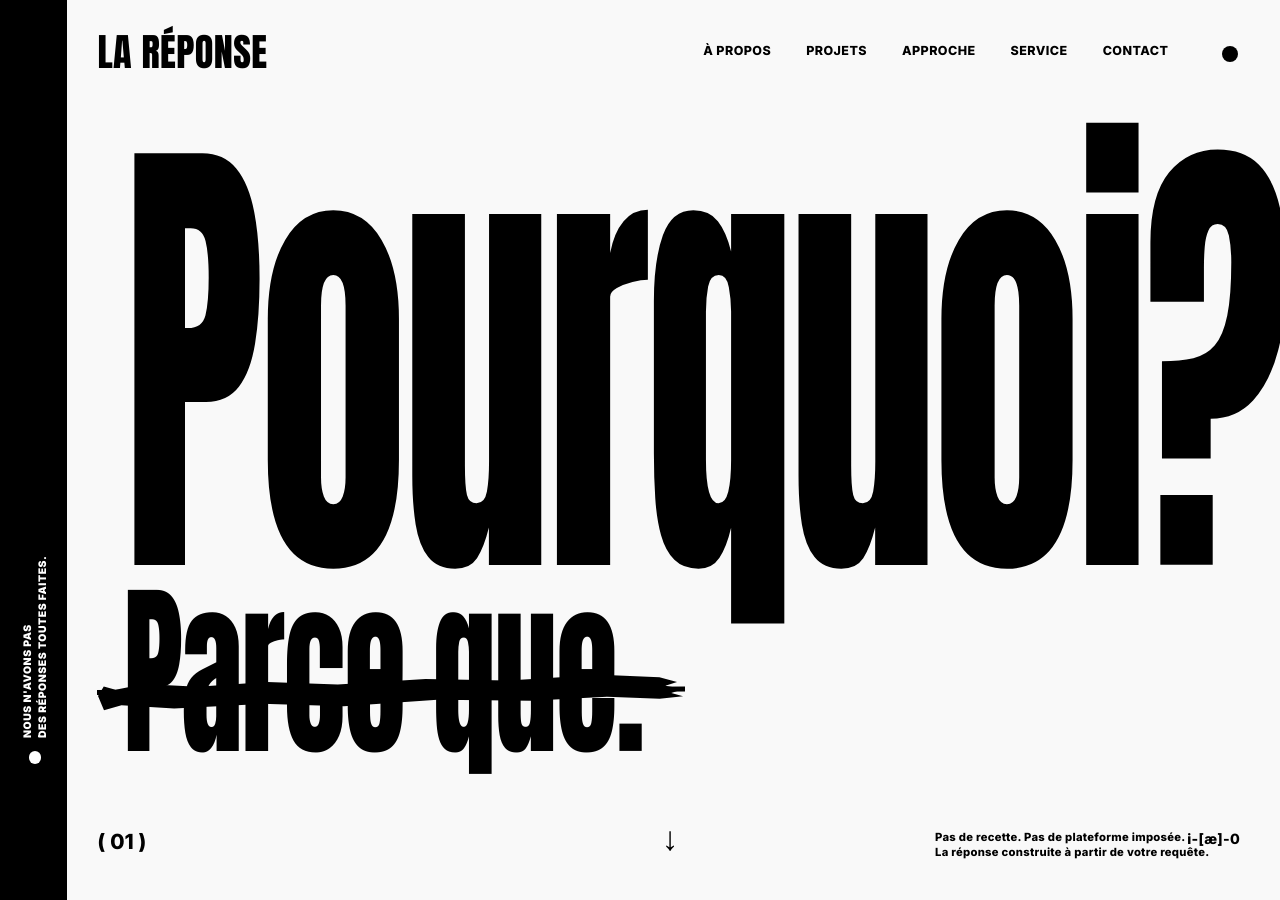
==== commit fdab9223: "Update index.html" ====
--- a/index.html
+++ b/index.html
@@ -1,9 +1,13 @@
 <!doctype html>
 <html lang="fr">
 <head>
-  <meta charset="utf-8" />
-  <meta name="viewport" content="width=device-width, initial-scale=1" />
-  <meta name="description" content="La Réponse construit des solutions numériques sobres et sur mesure pour les systèmes, les habitudes et les personnes déjà en place.">
+  <meta charset="utf-8">
+  <meta name="viewport" content="width=device-width, initial-scale=1">
+
+  <meta
+    name="description"
+    content="La Réponse construit des solutions numériques sobres et sur mesure pour les systèmes, les habitudes et les personnes déjà en place."
+  >
   <meta name="author" content="La Réponse">
   <meta name="robots" content="index, follow">
   <meta name="theme-color" content="#f9f9f9">
@@ -14,7 +18,10 @@
 
   <link rel="preconnect" href="https://fonts.googleapis.com">
   <link rel="preconnect" href="https://fonts.gstatic.com" crossorigin>
-  <link href="https://fonts.googleapis.com/css2?family=Anton&family=Inter:wght@700;800;900&display=swap" rel="stylesheet">
+  <link
+    href="https://fonts.googleapis.com/css2?family=Anton&family=Inter:wght@700;800;900&display=swap"
+    rel="stylesheet"
+  >
 
   <style>
     :root {
@@ -23,7 +30,9 @@
       --white: #ffffff;
     }
 
-    * {
+    *,
+    *::before,
+    *::after {
       box-sizing: border-box;
     }
 
@@ -34,164 +43,385 @@
       margin: 0;
     }
 
+    html {
+      background: var(--paper);
+    }
+
     body {
       overflow: hidden;
       background: var(--paper);
-      display: grid;
-      place-items: center;
+      color: var(--ink);
+      font-family: "Inter", Arial, Helvetica, sans-serif;
+      font-synthesis: none;
       -webkit-font-smoothing: antialiased;
       text-rendering: geometricPrecision;
     }
 
-    .frame {
-      width: min(100vw, 150vh);
-      height: min(100vh, 66.6666667vw);
+    a {
+      color: inherit;
+    }
+
+    .skip-link {
+      position: fixed;
+      z-index: 100;
+      top: 1rem;
+      left: 1rem;
+      padding: 0.75rem 1rem;
+      background: var(--ink);
+      color: var(--white);
+      transform: translateY(-200%);
+    }
+
+    .skip-link:focus {
+      transform: translateY(0);
+    }
+
+    /*
+      Reference viewport: 1536 × 1024.
+      Horizontal measurements use vw.
+      Vertical measurements use vh.
+    */
+
+    .page {
+      position: relative;
+      isolation: isolate;
+      width: 100vw;
+      height: 100vh;
+      overflow: hidden;
       background: var(--paper);
+    }
+
+    @supports (height: 100svh) {
+      .page {
+        height: 100svh;
+      }
+    }
+
+    /* Header */
+
+    .site-header {
+      position: absolute;
+      z-index: 10;
+      top: 0;
+      right: 0;
+      left: 5.208333vw;
+      height: 12vh;
+      display: flex;
+      align-items: flex-start;
+      padding-right: 3.255208vw;
+      padding-left: 2.408854vw;
+    }
+
+    .brand {
+      display: inline-block;
+      margin-top: 3.613281vh;
+      font-family: "Anton", Impact, Haettenschweiler, sans-serif;
+      font-size: min(2.994792vw, 4.492188vh);
+      font-weight: 400;
+      line-height: 1;
+      letter-spacing: 0.01em;
+      text-decoration: none;
+      white-space: nowrap;
+    }
+
+    .site-nav {
+      margin-top: 5.078125vh;
+      margin-left: auto;
+    }
+
+    .site-nav ul {
+      display: flex;
+      align-items: center;
+      gap: min(2.734375vw, 4.101563vh);
+      margin: 0;
+      padding: 0;
+      list-style: none;
+    }
+
+    .site-nav a {
+      display: block;
+      font-size: min(0.976563vw, 1.464844vh);
+      font-weight: 800;
+      line-height: 1;
+      letter-spacing: 0.035em;
+      text-decoration: none;
+      white-space: nowrap;
+    }
+
+    .site-nav a:hover,
+    .site-nav a:focus-visible {
+      text-decoration: underline;
+      text-decoration-thickness: 0.08em;
+      text-underline-offset: 0.3em;
+    }
+
+    .header-dot {
+      flex: none;
+      width: min(1.302083vw, 1.953125vh);
+      height: min(1.302083vw, 1.953125vh);
+      margin-top: 5.078125vh;
+      margin-left: min(4.166667vw, 6.25vh);
+      border-radius: 50%;
+      background: var(--ink);
+    }
+
+    /* Left rail */
+
+    .rail {
+      position: absolute;
+      z-index: 20;
+      inset: 0 auto 0 0;
+      width: 5.208333vw;
       overflow: hidden;
-    }
-
-    .poster {
+      background: var(--ink);
+      color: var(--white);
+    }
+
+    .rail-copy {
+      position: absolute;
+      top: 82.03125vh;
+      left: 1.822917vw;
+      display: flex;
+      flex-direction: column;
+      gap: min(0.390625vw, 0.585938vh);
+      margin: 0;
+      color: var(--white);
+      font-size: min(0.813802vw, 1.220703vh);
+      font-weight: 900;
+      line-height: 1;
+      letter-spacing: 0.055em;
+      white-space: nowrap;
+      transform: rotate(-90deg);
+      transform-origin: left top;
+    }
+
+    .rail-dot {
+      position: absolute;
+      top: 83.447266vh;
+      left: 2.246094vw;
+      width: min(0.976563vw, 1.464844vh);
+      height: min(0.976563vw, 1.464844vh);
+      border-radius: 50%;
+      background: var(--white);
+    }
+
+    /* Hero */
+
+    .main-content,
+    .hero {
+      position: absolute;
+      inset: 0;
+    }
+
+    .hero-title {
+      position: absolute;
+      z-index: 1;
+      top: 13.671875vh;
+      left: 9.635417vw;
+      margin: 0;
+      font-family: "Anton", Impact, Haettenschweiler, sans-serif;
+      font-size: min(37.434896vw, 56.152344vh);
+      font-weight: 400;
+      line-height: 1;
+      letter-spacing: -0.018em;
+      white-space: nowrap;
+      transform: scaleX(0.625);
+      transform-origin: left top;
+    }
+
+    .answer {
+      position: absolute;
+      z-index: 2;
+      top: 64.257813vh;
+      left: 9.635417vw;
+      margin: 0;
+      line-height: 1;
+      white-space: nowrap;
+    }
+
+    .answer-text {
+      position: relative;
+      z-index: 1;
       display: block;
-      width: 100%;
-      height: 100%;
-      background: var(--paper);
-    }
-
-    .paper {
-      fill: var(--paper);
-    }
-
-    .rail,
-    .ink {
-      fill: var(--ink);
-    }
-
-    .brand,
-    .hero,
-    .because {
-      font-family: "Anton", Impact, Haettenschweiler, "Arial Narrow Bold", sans-serif;
+      font-family: "Anton", Impact, Haettenschweiler, sans-serif;
+      font-size: min(14.648438vw, 21.972656vh);
       font-weight: 400;
-      fill: var(--ink);
-    }
-
-    .brand {
-      font-size: 46px;
-      letter-spacing: 0.5px;
-    }
-
-    .hero {
-      font-size: 575px;
-      letter-spacing: -6px;
-    }
-
-    .because {
-      font-size: 225px;
-      letter-spacing: -3px;
-    }
-
-    .nav,
-    .counter,
-    .micro,
-    .side-copy,
-    .footer-plus-text {
-      font-family: "Inter", Arial, Helvetica, sans-serif;
+      line-height: 1;
+      letter-spacing: -0.015em;
+      transform: scaleX(0.68);
+      transform-origin: left top;
+    }
+
+    .answer-strike {
+      position: absolute;
+      z-index: 3;
+      top: 10.839844vh;
+      left: -1.953125vw;
+      width: 45.703125vw;
+      height: 4.296875vh;
+      background: var(--ink);
+      clip-path: polygon(
+        0% 52%,
+        1% 27%,
+        3% 36%,
+        8% 22%,
+        17% 30%,
+        29% 20%,
+        41% 28%,
+        56% 16%,
+        70% 22%,
+        86% 9%,
+        96% 17%,
+        99% 30%,
+        97% 39%,
+        100% 48%,
+        98% 58%,
+        100% 67%,
+        96% 73%,
+        87% 66%,
+        74% 75%,
+        58% 70%,
+        42% 84%,
+        28% 76%,
+        13% 86%,
+        4% 76%,
+        1% 89%
+      );
+      transform: rotate(-0.55deg);
+      transform-origin: left center;
+    }
+
+    .answer::before {
+      content: "";
+      position: absolute;
+      z-index: 4;
+      top: 12.45vh;
+      left: -2.05vw;
+      width: 45.9vw;
+      height: 0.55vh;
+      background: var(--ink);
+      transform: rotate(-0.35deg);
+      transform-origin: left center;
+    }
+
+    /* Footer */
+
+    .page-footer {
+      position: absolute;
+      z-index: 10;
+      inset: 0;
+      pointer-events: none;
+    }
+
+    .footer-index {
+      position: absolute;
+      top: 92.578125vh;
+      left: 7.617188vw;
+      margin: 0;
+      font-size: min(1.627604vw, 2.441406vh);
       font-weight: 800;
-      fill: var(--ink);
-    }
-
-    .nav {
-      font-size: 15px;
-      letter-spacing: 0.55px;
-    }
-
-    .counter {
-      font-size: 25px;
+      line-height: 1;
+      letter-spacing: 0.015em;
+      white-space: nowrap;
+    }
+
+    .footer-cue {
+      position: absolute;
+      top: 91.40625vh;
+      left: 52.34375vw;
+      font-family: Arial, Helvetica, sans-serif;
+      font-size: min(2.604167vw, 3.90625vh);
+      font-weight: 300;
+      line-height: 1;
+      transform: translateX(-50%);
+    }
+
+    .footer-copy {
+      position: absolute;
+      top: 92.1875vh;
+      left: 73.046875vw;
+      margin: 0;
+      font-size: min(0.878906vw, 1.318359vh);
       font-weight: 800;
-      letter-spacing: 0.4px;
-    }
-
-    .micro {
-      font-size: 13.5px;
+      line-height: 1.4;
+      letter-spacing: 0.025em;
+      white-space: nowrap;
+    }
+
+    .footer-plus {
+      position: absolute;
+      top: 92.578125vh;
+      right: 3.125vw;
+      font-size: min(1.106771vw, 1.660156vh);
       font-weight: 800;
-      letter-spacing: 0.5px;
-    }
-
-    .footer-plus-text {
-      font-size: 17px;
-      font-weight: 800;
-      letter-spacing: 0.3px;
-    }
-
-    .side-copy {
-      fill: var(--white);
-      font-size: 12.5px;
-      font-weight: 900;
-      letter-spacing: 0.65px;
-    }
-
-    .side-dot {
-      fill: var(--white);
-    }
-
-    .strike {
-      fill: var(--ink);
-    }
-
-    .arrow {
-      fill: none;
-      stroke: var(--ink);
-      stroke-width: 2.4;
-      stroke-linecap: square;
-      stroke-linejoin: miter;
+      line-height: 1;
+      letter-spacing: 0.02em;
+      white-space: nowrap;
     }
   </style>
 </head>
 
 <body id="accueil">
-  <main class="frame">
-    <svg class="poster" viewBox="0 0 1536 1024" aria-label="La Réponse landing page reproduction" role="img">
-      <rect class="paper" x="0" y="0" width="1536" height="1024" />
-      <rect class="rail" x="0" y="0" width="80" height="1024" />
-
-      <text class="brand" x="117" y="79" textLength="197" lengthAdjust="spacingAndGlyphs">LA RÉPONSE</text>
-
-      <text class="nav" x="951" y="68" textLength="80" lengthAdjust="spacingAndGlyphs">À PROPOS</text>
-      <text class="nav" x="1072" y="68" textLength="68" lengthAdjust="spacingAndGlyphs">PROJETS</text>
-      <text class="nav" x="1178" y="68" textLength="84" lengthAdjust="spacingAndGlyphs">APPROCHE</text>
-      <text class="nav" x="1300" y="68" textLength="60" lengthAdjust="spacingAndGlyphs">SERVICE</text>
-      <text class="nav" x="1398" y="68" textLength="75" lengthAdjust="spacingAndGlyphs">CONTACT</text>
-      <circle class="ink" cx="1476" cy="62" r="10" />
-
-      <g class="side-copy" transform="translate(59 840) rotate(-90)">
-        <text x="0" y="0" textLength="215" lengthAdjust="spacingAndGlyphs">DES RÉPONSES TOUTES FAITES.</text>
-        <text x="0" y="-21" textLength="150" lengthAdjust="spacingAndGlyphs">NOUS N'AVONS PAS</text>
-      </g>
-      <circle class="side-dot" cx="42" cy="862" r="7.5" />
-
-      <text id="titre-hero" class="hero" x="150" y="650" textLength="1336" lengthAdjust="spacingAndGlyphs">Pourquoi?</text>
-
-      <text class="because" x="148" y="858" textLength="605" lengthAdjust="spacingAndGlyphs">Parce que.</text>
-
-      <path class="strike" d="
-        M118 797
-        C136 789 162 792 190 786
-        C312 787 503 780 696 773
-        C752 771 794 769 817 775
-        C821 778 810 781 793 783
-        C807 784 822 787 819 791
-        C758 798 565 804 344 809
-        C240 812 163 815 121 812
-        C114 807 124 801 118 797Z" />
-
-      <text class="counter" x="117" y="970" textLength="55" lengthAdjust="spacingAndGlyphs">( 01 )</text>
-
-      <path class="arrow" d="M804 944 V973 M793 963 L804 974 L815 963" />
-
-      <text class="micro" x="1122" y="955" textLength="312" lengthAdjust="spacingAndGlyphs">Pas de recette. Pas de plateforme imposée.</text>
-      <text class="micro" x="1122" y="974" textLength="366" lengthAdjust="spacingAndGlyphs">La réponse construite à partir de votre requête.</text>
-
-      <text class="footer-plus-text" x="1450" y="968" textLength="38" lengthAdjust="spacingAndGlyphs">i-[æ]-0</text>
-    </svg>
-  </main>
+  <a class="skip-link" href="#contenu">
+    Aller au contenu principal
+  </a>
+
+  <div class="page">
+    <header class="site-header">
+      <a class="brand" href="/" aria-label="La Réponse — accueil">
+        LA RÉPONSE
+      </a>
+
+      <nav class="site-nav" aria-label="Navigation principale">
+        <ul>
+          <li><a href="/a-propos/">À PROPOS</a></li>
+          <li><a href="/projets/">PROJETS</a></li>
+          <li><a href="/approche/">APPROCHE</a></li>
+          <li><a href="/services/">SERVICE</a></li>
+          <li><a href="/contact/">CONTACT</a></li>
+        </ul>
+      </nav>
+
+      <span class="header-dot" aria-hidden="true"></span>
+    </header>
+
+    <aside class="rail" aria-label="Manifeste latéral">
+      <p class="rail-copy">
+        <span>NOUS N'AVONS PAS</span>
+        <span>DES RÉPONSES TOUTES FAITES.</span>
+      </p>
+
+      <span class="rail-dot" aria-hidden="true"></span>
+    </aside>
+
+    <main id="contenu" class="main-content" tabindex="-1">
+      <section class="hero" aria-labelledby="titre-hero">
+        <h1 id="titre-hero" class="hero-title">
+          Pourquoi?
+        </h1>
+
+        <p class="answer" aria-label="Parce que.">
+          <span class="answer-text">
+            <span>Parce que</span><span>.</span>
+          </span>
+
+          <span class="answer-strike" aria-hidden="true"></span>
+        </p>
+      </section>
+    </main>
+
+    <footer class="page-footer">
+      <p class="footer-index">( 01 )</p>
+
+      <div class="footer-cue" aria-hidden="true">↓</div>
+
+      <p class="footer-copy">
+        Pas de recette. Pas de plateforme imposée.<br>
+        La réponse construite à partir de votre requête.
+      </p>
+
+      <span class="footer-plus" aria-hidden="true">i-[æ]-0</span>
+    </footer>
+  </div>
 </body>
 </html>
